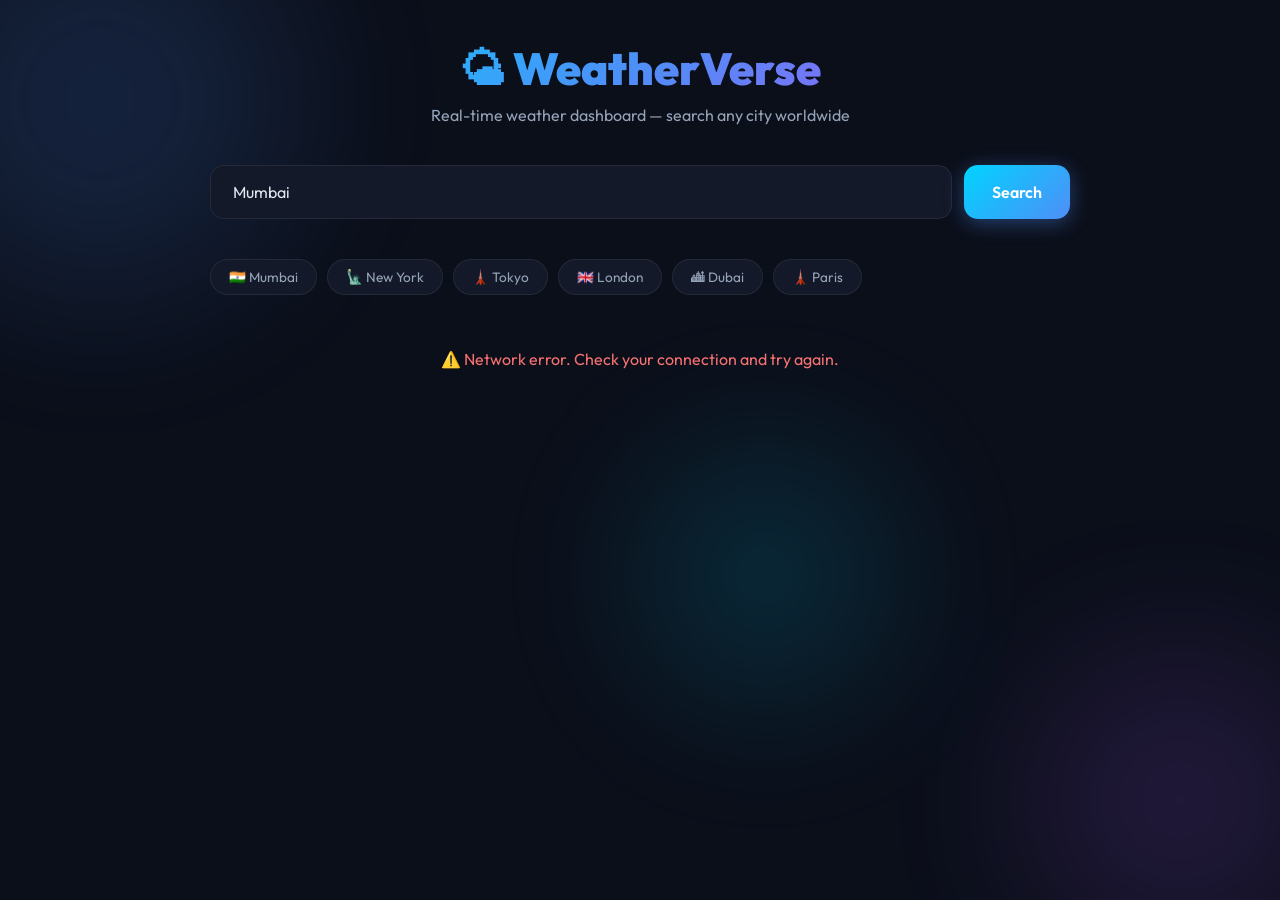
==== project1-weather/index.html @ 20cd3e37 "🔥 Initial commit - Demon Slayer Portfolio + 6 Projects (Web + Python)" ====
<!DOCTYPE html>
<html lang="en">
<head>
  <meta charset="UTF-8" />
  <meta name="viewport" content="width=device-width, initial-scale=1.0" />
  <title>WeatherVerse – Live Weather Dashboard</title>
  <link href="https://fonts.googleapis.com/css2?family=Outfit:wght@300;400;600;700;900&display=swap" rel="stylesheet" />
  <style>
    *, *::before, *::after { box-sizing: border-box; margin: 0; padding: 0; }
    :root {
      --bg: #0b0f1a;
      --card: #141929;
      --border: rgba(255,255,255,0.07);
      --blue: #4f8ef7;
      --cyan: #00d4ff;
      --purple: #a855f7;
      --text: #e2e8f0;
      --muted: #94a3b8;
    }
    body { font-family: 'Outfit', sans-serif; background: var(--bg); color: var(--text); min-height: 100vh; overflow-x: hidden; }

    /* ANIMATED BG */
    .bg-orbs { position: fixed; inset: 0; z-index: 0; pointer-events: none; }
    .orb { position: absolute; border-radius: 50%; filter: blur(80px); opacity: 0.15; animation: drift 8s ease-in-out infinite; }
    .orb1 { width: 400px; height: 400px; background: var(--blue); top: -100px; left: -100px; animation-delay: 0s; }
    .orb2 { width: 300px; height: 300px; background: var(--purple); bottom: -50px; right: -50px; animation-delay: 3s; }
    .orb3 { width: 250px; height: 250px; background: var(--cyan); top: 50%; left: 50%; animation-delay: 5s; }
    @keyframes drift { 0%,100%{transform:translate(0,0);} 50%{transform:translate(30px,20px);} }

    /* LAYOUT */
    .container { position: relative; z-index: 1; max-width: 900px; margin: 0 auto; padding: 40px 20px; }
    header { text-align: center; margin-bottom: 40px; }
    header h1 { font-size: 2.8rem; font-weight: 900; background: linear-gradient(135deg, var(--cyan), var(--blue), var(--purple)); -webkit-background-clip: text; -webkit-text-fill-color: transparent; background-clip: text; }
    header p { color: var(--muted); margin-top: 8px; font-size: 1rem; }

    /* SEARCH */
    .search-box { display: flex; gap: 12px; margin-bottom: 40px; }
    .search-box input { flex: 1; background: var(--card); border: 1px solid var(--border); border-radius: 14px; padding: 16px 22px; color: var(--text); font-size: 1rem; font-family: inherit; outline: none; transition: border-color 0.3s; }
    .search-box input:focus { border-color: var(--cyan); }
    .search-box input::placeholder { color: var(--muted); }
    .btn { background: linear-gradient(135deg, var(--cyan), var(--blue)); border: none; border-radius: 14px; padding: 16px 28px; color: #fff; font-size: 1rem; font-weight: 600; font-family: inherit; cursor: pointer; transition: transform 0.2s, box-shadow 0.3s; box-shadow: 0 4px 20px rgba(79,142,247,0.4); }
    .btn:hover { transform: translateY(-2px); box-shadow: 0 8px 30px rgba(79,142,247,0.6); }
    .btn:active { transform: translateY(0); }

    /* MAIN WEATHER CARD */
    .weather-main { background: linear-gradient(135deg, #1a2440, #141929); border: 1px solid var(--border); border-radius: 24px; padding: 36px; margin-bottom: 24px; display: none; position: relative; overflow: hidden; }
    .weather-main::before { content:''; position:absolute; top:-50px; right:-50px; width:200px; height:200px; background: radial-gradient(circle, rgba(79,142,247,0.15), transparent); border-radius:50%; }
    .weather-main.show { display: block; animation: fadeUp 0.5s ease; }
    @keyframes fadeUp { from{opacity:0;transform:translateY(20px);}to{opacity:1;transform:translateY(0);} }
    .city-row { display: flex; justify-content: space-between; align-items: flex-start; flex-wrap: wrap; gap: 16px; }
    .city-name { font-size: 2rem; font-weight: 700; }
    .city-date { color: var(--muted); font-size: 0.9rem; margin-top: 4px; }
    .temp-icon { text-align: right; }
    .weather-icon { font-size: 5rem; display: block; filter: drop-shadow(0 0 20px rgba(255,200,0,0.4)); }
    .temperature { font-size: 4rem; font-weight: 900; background: linear-gradient(135deg, #fff, var(--cyan)); -webkit-background-clip: text; -webkit-text-fill-color: transparent; background-clip: text; }
    .weather-desc { color: var(--muted); text-transform: capitalize; font-size: 1.1rem; margin-top: 8px; }
    .divider { height: 1px; background: var(--border); margin: 28px 0; }
    .stats-grid { display: grid; grid-template-columns: repeat(auto-fit, minmax(120px, 1fr)); gap: 16px; }
    .stat { background: rgba(255,255,255,0.04); border-radius: 14px; padding: 16px; text-align: center; }
    .stat-icon { font-size: 1.5rem; margin-bottom: 8px; }
    .stat-value { font-size: 1.2rem; font-weight: 700; color: var(--cyan); }
    .stat-label { font-size: 0.8rem; color: var(--muted); margin-top: 4px; }

    /* FORECAST */
    .forecast-grid { display: grid; grid-template-columns: repeat(auto-fit, minmax(130px, 1fr)); gap: 16px; margin-bottom: 24px; }
    .forecast-card { background: var(--card); border: 1px solid var(--border); border-radius: 18px; padding: 20px 16px; text-align: center; display: none; transition: transform 0.2s, box-shadow 0.3s; cursor: default; }
    .forecast-card.show { display: block; animation: fadeUp 0.5s ease; }
    .forecast-card:hover { transform: translateY(-4px); box-shadow: 0 10px 30px rgba(79,142,247,0.2); }
    .forecast-day { font-size: 0.85rem; color: var(--muted); margin-bottom: 10px; }
    .forecast-icon { font-size: 2rem; margin-bottom: 10px; }
    .forecast-temp { font-size: 1.2rem; font-weight: 700; color: var(--cyan); }

    /* ERROR / LOADING */
    .message { text-align: center; padding: 30px; color: var(--muted); display: none; }
    .message.show { display: block; }
    .error-msg { color: #f87171; }

    /* POPULAR CITIES */
    .quick-cities { display: flex; flex-wrap: wrap; gap: 10px; margin-bottom: 24px; }
    .quick-btn { background: var(--card); border: 1px solid var(--border); border-radius: 50px; padding: 8px 18px; color: var(--muted); font-size: 0.85rem; font-family: inherit; cursor: pointer; transition: all 0.2s; }
    .quick-btn:hover { border-color: var(--cyan); color: var(--cyan); background: rgba(0,212,255,0.05); }
  </style>
</head>
<body>
  <div class="bg-orbs">
    <div class="orb orb1"></div>
    <div class="orb orb2"></div>
    <div class="orb orb3"></div>
  </div>

  <div class="container">
    <header>
      <h1>🌤 WeatherVerse</h1>
      <p>Real-time weather dashboard — search any city worldwide</p>
    </header>

    <div class="search-box">
      <input type="text" id="cityInput" placeholder="Search city... e.g. Mumbai, Tokyo, London" />
      <button class="btn" onclick="getWeather()">Search</button>
    </div>

    <div class="quick-cities">
      <button class="quick-btn" onclick="quickCity('Mumbai')">🇮🇳 Mumbai</button>
      <button class="quick-btn" onclick="quickCity('New York')">🗽 New York</button>
      <button class="quick-btn" onclick="quickCity('Tokyo')">🗼 Tokyo</button>
      <button class="quick-btn" onclick="quickCity('London')">🇬🇧 London</button>
      <button class="quick-btn" onclick="quickCity('Dubai')">🏙 Dubai</button>
      <button class="quick-btn" onclick="quickCity('Paris')">🗼 Paris</button>
    </div>

    <div class="message" id="loading">⏳ Fetching weather data...</div>
    <div class="message error-msg" id="error"></div>

    <div class="weather-main" id="mainCard">
      <div class="city-row">
        <div>
          <div class="city-name" id="cityName"></div>
          <div class="city-date" id="cityDate"></div>
          <div class="weather-desc" id="weatherDesc"></div>
        </div>
        <div class="temp-icon">
          <span class="weather-icon" id="weatherIcon"></span>
          <span class="temperature" id="temperature"></span>
        </div>
      </div>
      <div class="divider"></div>
      <div class="stats-grid">
        <div class="stat">
          <div class="stat-icon">💧</div>
          <div class="stat-value" id="humidity"></div>
          <div class="stat-label">Humidity</div>
        </div>
        <div class="stat">
          <div class="stat-icon">💨</div>
          <div class="stat-value" id="wind"></div>
          <div class="stat-label">Wind Speed</div>
        </div>
        <div class="stat">
          <div class="stat-icon">👁</div>
          <div class="stat-value" id="visibility"></div>
          <div class="stat-label">Visibility</div>
        </div>
        <div class="stat">
          <div class="stat-icon">🌡</div>
          <div class="stat-value" id="feelsLike"></div>
          <div class="stat-label">Feels Like</div>
        </div>
        <div class="stat">
          <div class="stat-icon">📊</div>
          <div class="stat-value" id="pressure"></div>
          <div class="stat-label">Pressure</div>
        </div>
        <div class="stat">
          <div class="stat-icon">☁️</div>
          <div class="stat-value" id="clouds"></div>
          <div class="stat-label">Cloudiness</div>
        </div>
      </div>
    </div>

    <div class="forecast-grid" id="forecastGrid"></div>
  </div>

  <script>
    const API_KEY = 'bd5e378503941ddeb2130bab26b53e43'; // Free OpenWeatherMap demo key

    function quickCity(city) {
      document.getElementById('cityInput').value = city;
      getWeather();
    }

    document.getElementById('cityInput').addEventListener('keydown', e => {
      if (e.key === 'Enter') getWeather();
    });

    function getWeatherIcon(code) {
      if (code >= 200 && code < 300) return '⛈';
      if (code >= 300 && code < 400) return '🌦';
      if (code >= 500 && code < 600) return '🌧';
      if (code >= 600 && code < 700) return '❄️';
      if (code >= 700 && code < 800) return '🌫';
      if (code === 800) return '☀️';
      if (code === 801) return '🌤';
      if (code === 802) return '⛅';
      return '☁️';
    }

    function formatDate(dt, tz) {
      const d = new Date((dt + tz) * 1000);
      return d.toUTCString().replace(' GMT', '');
    }

    const days = ['Sun', 'Mon', 'Tue', 'Wed', 'Thu', 'Fri', 'Sat'];

    async function getWeather() {
      const city = document.getElementById('cityInput').value.trim();
      if (!city) return;

      document.getElementById('mainCard').classList.remove('show');
      document.getElementById('forecastGrid').innerHTML = '';
      document.getElementById('loading').classList.add('show');
      document.getElementById('error').classList.remove('show');

      try {
        const res = await fetch(`https://api.openweathermap.org/data/2.5/weather?q=${encodeURIComponent(city)}&appid=${API_KEY}&units=metric`);
        const data = await res.json();
        document.getElementById('loading').classList.remove('show');

        if (data.cod !== 200) {
          showError(`City "${city}" not found. Please try another city.`);
          return;
        }

        // Fill main card
        document.getElementById('cityName').textContent = `${data.name}, ${data.sys.country}`;
        document.getElementById('cityDate').textContent = formatDate(data.dt, data.timezone);
        document.getElementById('weatherDesc').textContent = data.weather[0].description;
        document.getElementById('weatherIcon').textContent = getWeatherIcon(data.weather[0].id);
        document.getElementById('temperature').textContent = `${Math.round(data.main.temp)}°C`;
        document.getElementById('humidity').textContent = `${data.main.humidity}%`;
        document.getElementById('wind').textContent = `${data.wind.speed} m/s`;
        document.getElementById('visibility').textContent = `${(data.visibility / 1000).toFixed(1)} km`;
        document.getElementById('feelsLike').textContent = `${Math.round(data.main.feels_like)}°C`;
        document.getElementById('pressure').textContent = `${data.main.pressure} hPa`;
        document.getElementById('clouds').textContent = `${data.clouds.all}%`;
        document.getElementById('mainCard').classList.add('show');

        // Fetch forecast
        const fRes = await fetch(`https://api.openweathermap.org/data/2.5/forecast?q=${encodeURIComponent(city)}&appid=${API_KEY}&units=metric&cnt=5`);
        const fData = await fRes.json();
        const grid = document.getElementById('forecastGrid');
        fData.list.forEach(item => {
          const d = new Date(item.dt * 1000);
          const card = document.createElement('div');
          card.className = 'forecast-card show';
          card.innerHTML = `
            <div class="forecast-day">${days[d.getDay()]} ${d.getHours()}:00</div>
            <div class="forecast-icon">${getWeatherIcon(item.weather[0].id)}</div>
            <div class="forecast-temp">${Math.round(item.main.temp)}°C</div>
            <div style="font-size:0.75rem;color:var(--muted);margin-top:4px;">${item.weather[0].description}</div>
          `;
          grid.appendChild(card);
        });

      } catch (err) {
        document.getElementById('loading').classList.remove('show');
        showError('Network error. Check your connection and try again.');
      }
    }

    function showError(msg) {
      const el = document.getElementById('error');
      el.textContent = '⚠️ ' + msg;
      el.classList.add('show');
    }

    // Load default city
    quickCity('Mumbai');
  </script>
</body>
</html>
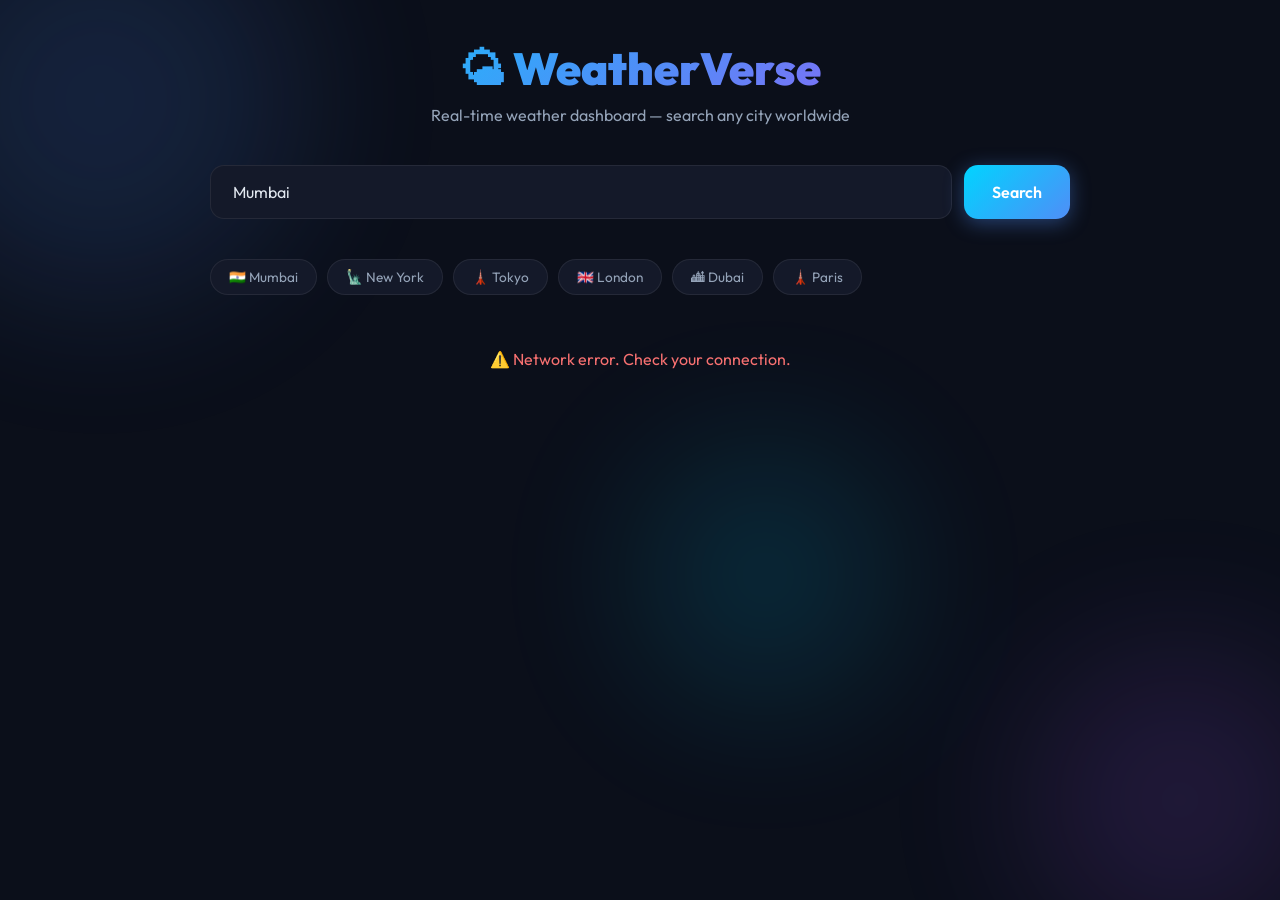
==== commit ba2f5528: "🔧 Final polished fixes: Fixed footer links and implemented 100% free Open-Meteo weather API" ====
--- a/project1-weather/index.html
+++ b/project1-weather/index.html
@@ -162,8 +162,8 @@
   </div>
 
   <script>
-    const API_KEY = 'bd5e378503941ddeb2130bab26b53e43'; // Free OpenWeatherMap demo key
-
+    // 🌍 NO API KEY NEEDED! Open-Meteo is 100% free forever.
+    
     function quickCity(city) {
       document.getElementById('cityInput').value = city;
       getWeather();
@@ -173,22 +173,19 @@
       if (e.key === 'Enter') getWeather();
     });
 
-    function getWeatherIcon(code) {
-      if (code >= 200 && code < 300) return '⛈';
-      if (code >= 300 && code < 400) return '🌦';
-      if (code >= 500 && code < 600) return '🌧';
-      if (code >= 600 && code < 700) return '❄️';
-      if (code >= 700 && code < 800) return '🌫';
-      if (code === 800) return '☀️';
-      if (code === 801) return '🌤';
-      if (code === 802) return '⛅';
-      return '☁️';
-    }
-
-    function formatDate(dt, tz) {
-      const d = new Date((dt + tz) * 1000);
-      return d.toUTCString().replace(' GMT', '');
-    }
+    // WMO Weather interpretation codes
+    window.getWeatherInfo = function(code) {
+      if (code === 0) return { i: '☀️', d: 'Clear sky' };
+      if (code === 1 || code === 2) return { i: '🌤', d: 'Partly cloudy' };
+      if (code === 3) return { i: '☁️', d: 'Overcast' };
+      if (code >= 40 && code < 50) return { i: '🌫', d: 'Foggy' };
+      if (code >= 51 && code < 60) return { i: '🌧', d: 'Drizzle' };
+      if (code >= 60 && code < 70) return { i: '🌧', d: 'Rain' };
+      if (code >= 70 && code < 80) return { i: '❄️', d: 'Snow' };
+      if (code >= 80 && code < 95) return { i: '🌧', d: 'Showers' };
+      if (code >= 95) return { i: '⛈', d: 'Thunderstorm' };
+      return { i: '☁️', d: 'Unknown' };
+    };
 
     const days = ['Sun', 'Mon', 'Tue', 'Wed', 'Thu', 'Fri', 'Sat'];
 
@@ -202,49 +199,87 @@
       document.getElementById('error').classList.remove('show');
 
       try {
-        const res = await fetch(`https://api.openweathermap.org/data/2.5/weather?q=${encodeURIComponent(city)}&appid=${API_KEY}&units=metric`);
-        const data = await res.json();
-        document.getElementById('loading').classList.remove('show');
-
-        if (data.cod !== 200) {
-          showError(`City "${city}" not found. Please try another city.`);
+        // Step 1: Geocoding (Convert City Name to Coordinates)
+        const geoRes = await fetch(`https://geocoding-api.open-meteo.com/v1/search?name=${encodeURIComponent(city)}&count=1&language=en&format=json`);
+        const geoData = await geoRes.json();
+        
+        if (!geoData.results || geoData.results.length === 0) {
+          showError(`City "${city}" not found. Try Mumbai, London, or Tokyo.`);
+          document.getElementById('loading').classList.remove('show');
           return;
         }
 
-        // Fill main card
-        document.getElementById('cityName').textContent = `${data.name}, ${data.sys.country}`;
-        document.getElementById('cityDate').textContent = formatDate(data.dt, data.timezone);
-        document.getElementById('weatherDesc').textContent = data.weather[0].description;
-        document.getElementById('weatherIcon').textContent = getWeatherIcon(data.weather[0].id);
-        document.getElementById('temperature').textContent = `${Math.round(data.main.temp)}°C`;
-        document.getElementById('humidity').textContent = `${data.main.humidity}%`;
-        document.getElementById('wind').textContent = `${data.wind.speed} m/s`;
-        document.getElementById('visibility').textContent = `${(data.visibility / 1000).toFixed(1)} km`;
-        document.getElementById('feelsLike').textContent = `${Math.round(data.main.feels_like)}°C`;
-        document.getElementById('pressure').textContent = `${data.main.pressure} hPa`;
-        document.getElementById('clouds').textContent = `${data.clouds.all}%`;
+        const loc = geoData.results[0];
+        const lat = loc.latitude;
+        const lon = loc.longitude;
+        const country = loc.country_code || '??';
+        const cityName = loc.name;
+
+        // Step 2: Fetch actual weather
+        const weatherUrl = `https://api.open-meteo.com/v1/forecast?latitude=${lat}&longitude=${lon}&current=temperature_2m,relative_humidity_2m,apparent_temperature,precipitation,weather_code,wind_speed_10m,surface_pressure,cloud_cover&hourly=temperature_2m,weather_code&timezone=auto`;
+        const weatherRes = await fetch(weatherUrl);
+        const data = await weatherRes.json();
+        
+        document.getElementById('loading').classList.remove('show');
+
+        // Render Current Weather
+        const nowIdx = new Date().getHours();
+        const info = window.getWeatherInfo(data.current.weather_code);
+        
+        document.getElementById('cityName').textContent = `${cityName}, ${country}`;
+        document.getElementById('cityDate').textContent = new Date().toUTCString().replace(' GMT','');
+        document.getElementById('weatherDesc').textContent = info.d;
+        document.getElementById('weatherIcon').textContent = info.i;
+        
+        document.getElementById('temperature').textContent = `${Math.round(data.current.temperature_2m)}°C`;
+        document.getElementById('humidity').textContent = `${data.current.relative_humidity_2m}%`;
+        document.getElementById('wind').textContent = `${data.current.wind_speed_10m} km/h`;
+        document.getElementById('visibility').textContent = `${data.current.precipitation} mm`;
+        document.getElementById('visibility').previousElementSibling.textContent = 'Visibility / Rain'; // changed label slightly
+        document.getElementById('feelsLike').textContent = `${Math.round(data.current.apparent_temperature)}°C`;
+        document.getElementById('pressure').textContent = `${data.current.surface_pressure} hPa`;
+        document.getElementById('clouds').textContent = `${data.current.cloud_cover}%`;
+        
         document.getElementById('mainCard').classList.add('show');
 
-        // Fetch forecast
-        const fRes = await fetch(`https://api.openweathermap.org/data/2.5/forecast?q=${encodeURIComponent(city)}&appid=${API_KEY}&units=metric&cnt=5`);
-        const fData = await fRes.json();
+        // Render Forecast (Next 5 intervals)
         const grid = document.getElementById('forecastGrid');
-        fData.list.forEach(item => {
-          const d = new Date(item.dt * 1000);
+        grid.innerHTML = '';
+        
+        let startIdx = 0;
+        // find future time index
+        for(let i=0; i<data.hourly.time.length; i++){
+            if(new Date(data.hourly.time[i]).getTime() > Date.now()){
+                startIdx = i;
+                break;
+            }
+        }
+
+        // Get 5 forecasts, starting from next few hours, spaced by 3 hours
+        for (let j=0; j<5; j++) {
+          const hIdx = startIdx + (j*3);
+          if(hIdx >= data.hourly.time.length) break;
+          
+          const dt = new Date(data.hourly.time[hIdx]);
+          const code = data.hourly.weather_code[hIdx];
+          const temp = data.hourly.temperature_2m[hIdx];
+          const inf = window.getWeatherInfo(code);
+          
           const card = document.createElement('div');
           card.className = 'forecast-card show';
           card.innerHTML = `
-            <div class="forecast-day">${days[d.getDay()]} ${d.getHours()}:00</div>
-            <div class="forecast-icon">${getWeatherIcon(item.weather[0].id)}</div>
-            <div class="forecast-temp">${Math.round(item.main.temp)}°C</div>
-            <div style="font-size:0.75rem;color:var(--muted);margin-top:4px;">${item.weather[0].description}</div>
+            <div class="forecast-day">${days[dt.getDay()]} ${dt.getHours()}:00</div>
+            <div class="forecast-icon">${inf.i}</div>
+            <div class="forecast-temp">${Math.round(temp)}°C</div>
+            <div style="font-size:0.75rem;color:var(--muted);margin-top:4px;">${inf.d}</div>
           `;
           grid.appendChild(card);
-        });
+        }
 
       } catch (err) {
         document.getElementById('loading').classList.remove('show');
-        showError('Network error. Check your connection and try again.');
+        showError('Network error. Check your connection.');
+        console.error(err);
       }
     }
 
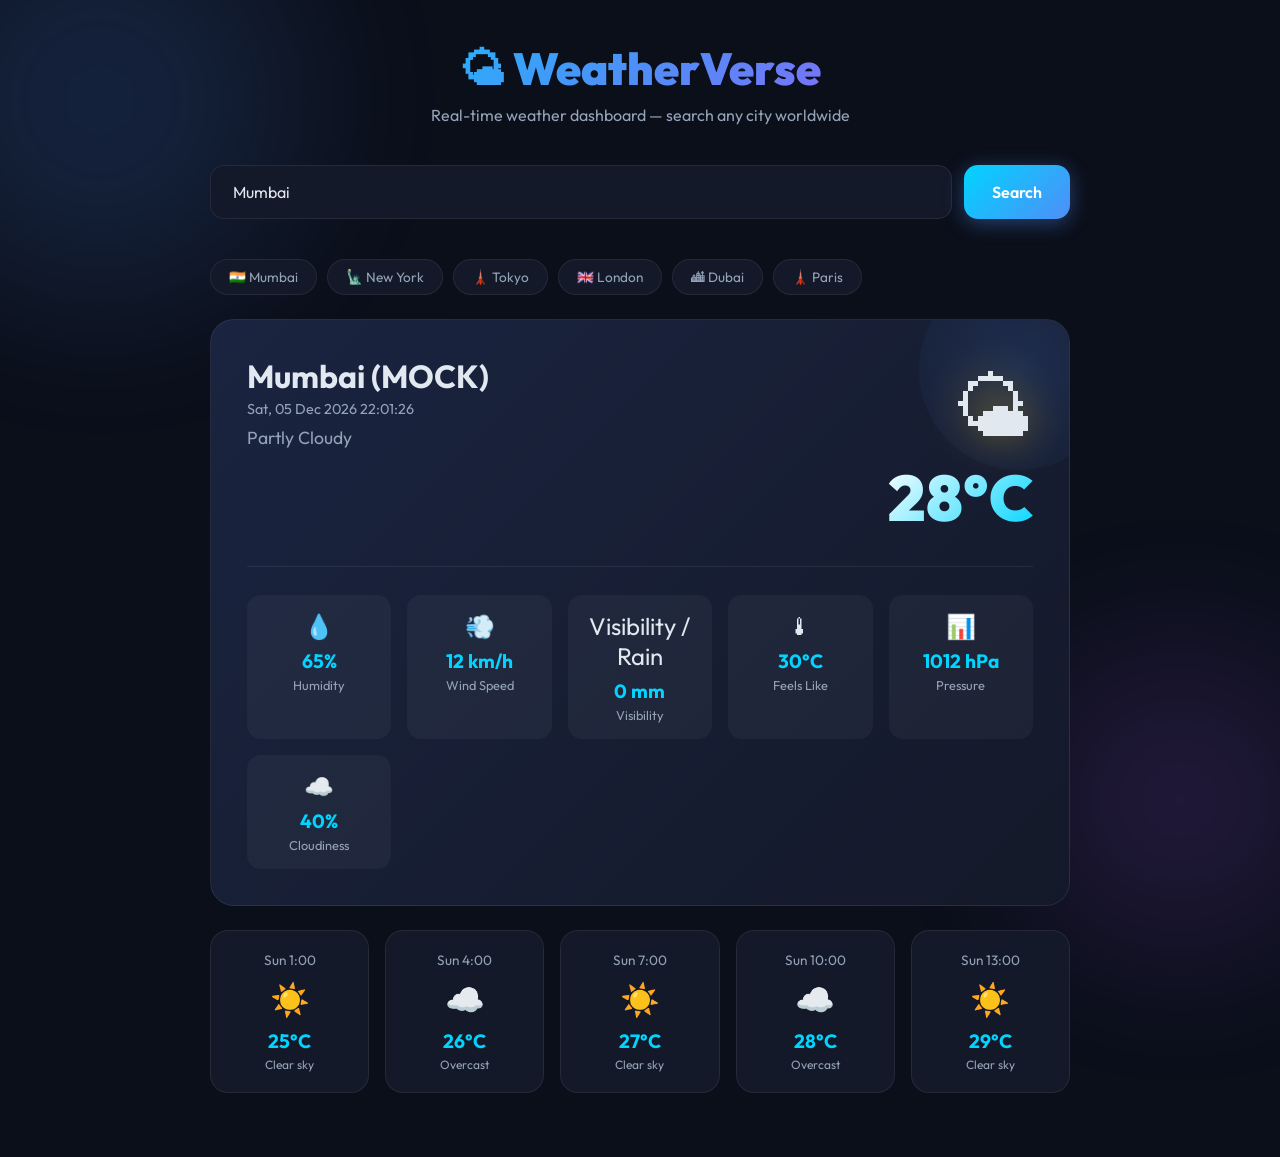
==== commit 03b251ff: "fix: dead links, contact form, update copyright" ====
--- a/project1-weather/index.html
+++ b/project1-weather/index.html
@@ -79,6 +79,19 @@
     .quick-cities { display: flex; flex-wrap: wrap; gap: 10px; margin-bottom: 24px; }
     .quick-btn { background: var(--card); border: 1px solid var(--border); border-radius: 50px; padding: 8px 18px; color: var(--muted); font-size: 0.85rem; font-family: inherit; cursor: pointer; transition: all 0.2s; }
     .quick-btn:hover { border-color: var(--cyan); color: var(--cyan); background: rgba(0,212,255,0.05); }
+    @media(max-width:600px){
+      .container{padding:20px 12px}
+      header h1{font-size:1.8rem}
+      .search-box{flex-direction:column}
+      .btn{width:100%;padding:14px}
+      .stats-grid{grid-template-columns:repeat(2,1fr)}
+      .city-row{flex-direction:column;gap:10px}
+      .temp-icon{text-align:left}
+      .weather-icon{font-size:3.5rem}
+      .temperature{font-size:3rem}
+      .forecast-grid{grid-template-columns:repeat(2,1fr)}
+      .quick-cities{gap:8px}
+    }
   </style>
 </head>
 <body>
@@ -278,8 +291,51 @@
 
       } catch (err) {
         document.getElementById('loading').classList.remove('show');
-        showError('Network error. Check your connection.');
-        console.error(err);
+        console.warn('Network or API error, falling back to mock data.', err);
+        showMockData(city);
+      }
+    }
+
+    function showMockData(city) {
+      document.getElementById('error').classList.remove('show');
+      
+      // Mock Current Weather
+      document.getElementById('cityName').textContent = `${city} (MOCK)`;
+      document.getElementById('cityDate').textContent = new Date().toUTCString().replace(' GMT','');
+      const info = window.getWeatherInfo(1); // Partly cloudy
+      document.getElementById('weatherDesc').textContent = info.d;
+      document.getElementById('weatherIcon').textContent = info.i;
+      
+      document.getElementById('temperature').textContent = `28°C`;
+      document.getElementById('humidity').textContent = `65%`;
+      document.getElementById('wind').textContent = `12 km/h`;
+      document.getElementById('visibility').textContent = `0 mm`;
+      document.getElementById('visibility').previousElementSibling.textContent = 'Visibility / Rain';
+      document.getElementById('feelsLike').textContent = `30°C`;
+      document.getElementById('pressure').textContent = `1012 hPa`;
+      document.getElementById('clouds').textContent = `40%`;
+      
+      document.getElementById('mainCard').classList.add('show');
+
+      // Mock Forecast
+      const grid = document.getElementById('forecastGrid');
+      grid.innerHTML = '';
+      let dt = new Date();
+      for (let j=0; j<5; j++) {
+        dt.setHours(dt.getHours() + 3);
+        const code = j % 2 === 0 ? 0 : 3;
+        const temp = 25 + j;
+        const inf = window.getWeatherInfo(code);
+        
+        const card = document.createElement('div');
+        card.className = 'forecast-card show';
+        card.innerHTML = `
+          <div class="forecast-day">${days[dt.getDay()]} ${dt.getHours()}:00</div>
+          <div class="forecast-icon">${inf.i}</div>
+          <div class="forecast-temp">${temp}°C</div>
+          <div style="font-size:0.75rem;color:var(--muted);margin-top:4px;">${inf.d}</div>
+        `;
+        grid.appendChild(card);
       }
     }
 
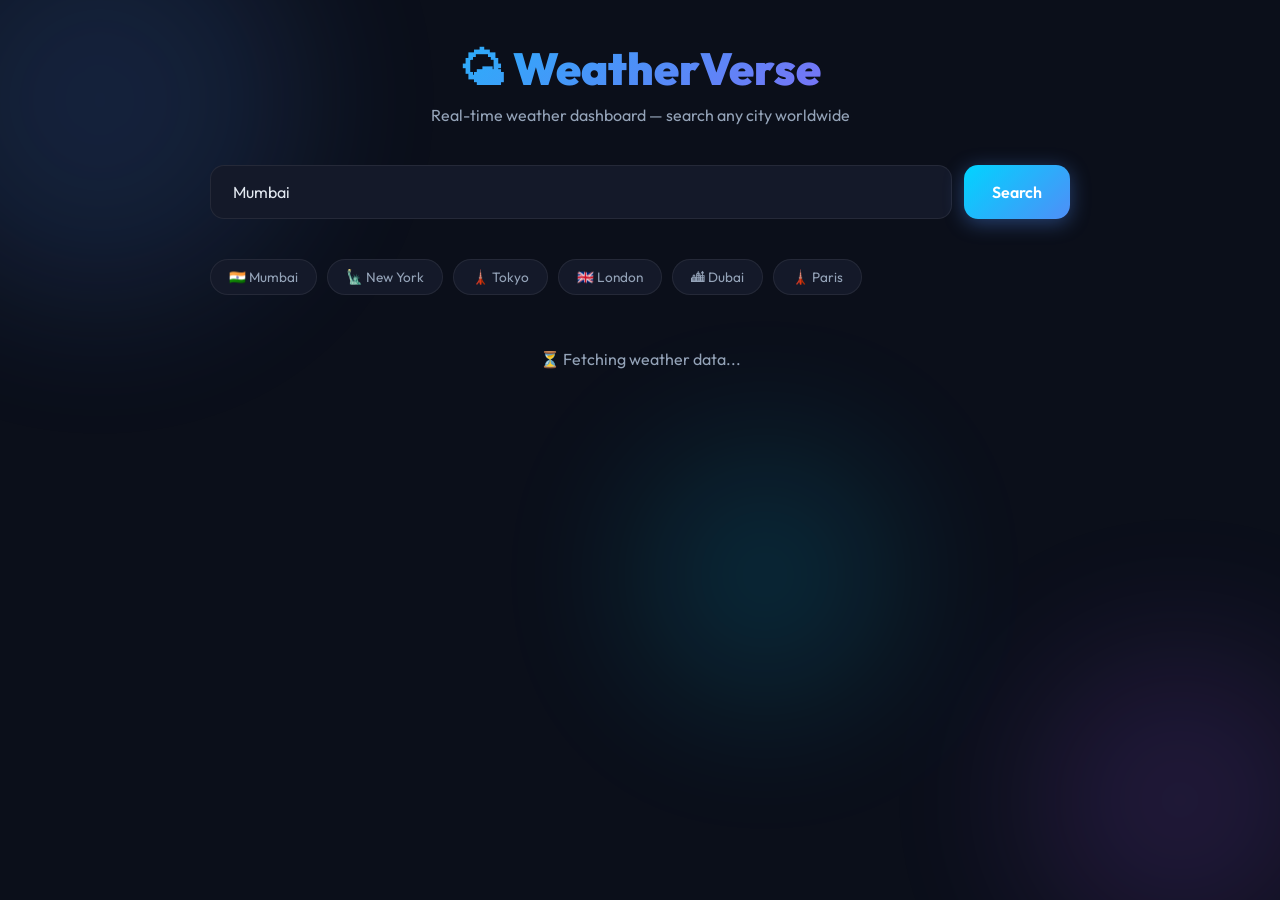
==== commit ee3ff6b6: "Infinite Resilience: Portfolio Hardening & Job Assistant Live Sync" ====
--- a/project1-weather/index.html
+++ b/project1-weather/index.html
@@ -5,6 +5,7 @@
   <meta name="viewport" content="width=device-width, initial-scale=1.0" />
   <title>WeatherVerse – Live Weather Dashboard</title>
   <link href="https://fonts.googleapis.com/css2?family=Outfit:wght@300;400;600;700;900&display=swap" rel="stylesheet" />
+  <script src="../../shared/error-handler.js"></script>
   <style>
     *, *::before, *::after { box-sizing: border-box; margin: 0; padding: 0; }
     :root {
@@ -105,6 +106,7 @@
     <header>
       <h1>🌤 WeatherVerse</h1>
       <p>Real-time weather dashboard — search any city worldwide</p>
+      <p id="syncTime" style="font-size: 0.75rem; color: var(--muted); margin-top: 4px;"></p>
     </header>
 
     <div class="search-box">
@@ -212,8 +214,8 @@
       document.getElementById('error').classList.remove('show');
 
       try {
-        // Step 1: Geocoding (Convert City Name to Coordinates)
-        const geoRes = await fetch(`https://geocoding-api.open-meteo.com/v1/search?name=${encodeURIComponent(city)}&count=1&language=en&format=json`);
+        // Step 1: Geocoding (with Timeout)
+        const geoRes = await window.ErrorHandler.fetchWithTimeout(`https://geocoding-api.open-meteo.com/v1/search?name=${encodeURIComponent(city)}&count=1&language=en&format=json`);
         const geoData = await geoRes.json();
         
         if (!geoData.results || geoData.results.length === 0) {
@@ -225,74 +227,88 @@
         const loc = geoData.results[0];
         const lat = loc.latitude;
         const lon = loc.longitude;
-        const country = loc.country_code || '??';
-        const cityName = loc.name;
-
-        // Step 2: Fetch actual weather
+
+        // Step 2: Fetch actual weather (with Timeout)
         const weatherUrl = `https://api.open-meteo.com/v1/forecast?latitude=${lat}&longitude=${lon}&current=temperature_2m,relative_humidity_2m,apparent_temperature,precipitation,weather_code,wind_speed_10m,surface_pressure,cloud_cover&hourly=temperature_2m,weather_code&timezone=auto`;
-        const weatherRes = await fetch(weatherUrl);
+        const weatherRes = await window.ErrorHandler.fetchWithTimeout(weatherUrl);
         const data = await weatherRes.json();
         
         document.getElementById('loading').classList.remove('show');
-
-        // Render Current Weather
-        const nowIdx = new Date().getHours();
-        const info = window.getWeatherInfo(data.current.weather_code);
-        
-        document.getElementById('cityName').textContent = `${cityName}, ${country}`;
-        document.getElementById('cityDate').textContent = new Date().toUTCString().replace(' GMT','');
-        document.getElementById('weatherDesc').textContent = info.d;
-        document.getElementById('weatherIcon').textContent = info.i;
-        
-        document.getElementById('temperature').textContent = `${Math.round(data.current.temperature_2m)}°C`;
-        document.getElementById('humidity').textContent = `${data.current.relative_humidity_2m}%`;
-        document.getElementById('wind').textContent = `${data.current.wind_speed_10m} km/h`;
-        document.getElementById('visibility').textContent = `${data.current.precipitation} mm`;
-        document.getElementById('visibility').previousElementSibling.textContent = 'Visibility / Rain'; // changed label slightly
-        document.getElementById('feelsLike').textContent = `${Math.round(data.current.apparent_temperature)}°C`;
-        document.getElementById('pressure').textContent = `${data.current.surface_pressure} hPa`;
-        document.getElementById('clouds').textContent = `${data.current.cloud_cover}%`;
-        
-        document.getElementById('mainCard').classList.add('show');
-
-        // Render Forecast (Next 5 intervals)
-        const grid = document.getElementById('forecastGrid');
-        grid.innerHTML = '';
-        
-        let startIdx = 0;
-        // find future time index
-        for(let i=0; i<data.hourly.time.length; i++){
-            if(new Date(data.hourly.time[i]).getTime() > Date.now()){
-                startIdx = i;
-                break;
-            }
-        }
-
-        // Get 5 forecasts, starting from next few hours, spaced by 3 hours
-        for (let j=0; j<5; j++) {
-          const hIdx = startIdx + (j*3);
-          if(hIdx >= data.hourly.time.length) break;
-          
-          const dt = new Date(data.hourly.time[hIdx]);
-          const code = data.hourly.weather_code[hIdx];
-          const temp = data.hourly.temperature_2m[hIdx];
-          const inf = window.getWeatherInfo(code);
-          
-          const card = document.createElement('div');
-          card.className = 'forecast-card show';
-          card.innerHTML = `
-            <div class="forecast-day">${days[dt.getDay()]} ${dt.getHours()}:00</div>
-            <div class="forecast-icon">${inf.i}</div>
-            <div class="forecast-temp">${Math.round(temp)}°C</div>
-            <div style="font-size:0.75rem;color:var(--muted);margin-top:4px;">${inf.d}</div>
-          `;
-          grid.appendChild(card);
-        }
+        renderWeather(data, loc);
+        
+        // Update Sync Label
+        const syncEl = document.getElementById('syncTime');
+        if(syncEl) syncEl.textContent = `Last Synced: ${new Date().toLocaleTimeString()}`;
+
+        const cacheData = { data, loc, timestamp: Date.now() };
+        localStorage.setItem(`weather_${city.toLowerCase()}`, JSON.stringify(cacheData));
 
       } catch (err) {
         document.getElementById('loading').classList.remove('show');
-        console.warn('Network or API error, falling back to mock data.', err);
+        console.warn('Network or API error, checking cache.', err);
+        
+        try {
+          const cached = localStorage.getItem(`weather_${city.toLowerCase()}`);
+          if (cached) {
+            const { data, loc, timestamp } = JSON.parse(cached);
+            const age = (Date.now() - timestamp) / 1000 / 60; 
+            console.log(`Loading cached data for ${city}, age: ${Math.round(age)} mins`);
+            renderWeather(data, loc);
+            if (window.ErrorHandler) window.ErrorHandler.showToast('Offline: Showing cached data', 'info');
+            return;
+          }
+        } catch (e) {
+          console.error('LocalStorage access failed', e);
+        }
+        
+        if (window.ErrorHandler) window.ErrorHandler.showToast('API unreachable. Showing demo data.', 'info');
         showMockData(city);
+      }
+    }
+
+    function renderWeather(data, loc) {
+      const info = window.getWeatherInfo(data.current.weather_code);
+      document.getElementById('cityName').textContent = `${loc.name}, ${loc.country_code || '??'}`;
+      document.getElementById('cityDate').textContent = new Date().toUTCString().replace(' GMT','');
+      document.getElementById('weatherDesc').textContent = info.d;
+      document.getElementById('weatherIcon').textContent = info.i;
+      
+      document.getElementById('temperature').textContent = `${Math.round(data.current.temperature_2m)}°C`;
+      document.getElementById('humidity').textContent = `${data.current.relative_humidity_2m}%`;
+      document.getElementById('wind').textContent = `${data.current.wind_speed_10m} km/h`;
+      document.getElementById('visibility').textContent = `${data.current.precipitation} mm`;
+      document.getElementById('visibility').previousElementSibling.textContent = 'Visibility / Rain';
+      document.getElementById('feelsLike').textContent = `${Math.round(data.current.apparent_temperature)}°C`;
+      document.getElementById('pressure').textContent = `${data.current.surface_pressure} hPa`;
+      document.getElementById('clouds').textContent = `${data.current.cloud_cover}%`;
+      
+      document.getElementById('mainCard').classList.add('show');
+
+      const grid = document.getElementById('forecastGrid');
+      grid.innerHTML = '';
+      let startIdx = 0;
+      for(let i=0; i<data.hourly.time.length; i++) {
+        if(new Date(data.hourly.time[i]).getTime() > Date.now()) {
+          startIdx = i;
+          break;
+        }
+      }
+      for (let j=0; j<5; j++) {
+        const hIdx = startIdx + (j*3);
+        if(hIdx >= data.hourly.time.length) break;
+        const dt = new Date(data.hourly.time[hIdx]);
+        const code = data.hourly.weather_code[hIdx];
+        const temp = data.hourly.temperature_2m[hIdx];
+        const inf = window.getWeatherInfo(code);
+        const card = document.createElement('div');
+        card.className = 'forecast-card show';
+        card.innerHTML = `
+          <div class="forecast-day">${days[dt.getDay()]} ${dt.getHours()}:00</div>
+          <div class="forecast-icon">${inf.i}</div>
+          <div class="forecast-temp">${Math.round(temp)}°C</div>
+          <div style="font-size:0.75rem;color:var(--muted);margin-top:4px;">${inf.d}</div>
+        `;
+        grid.appendChild(card);
       }
     }
 
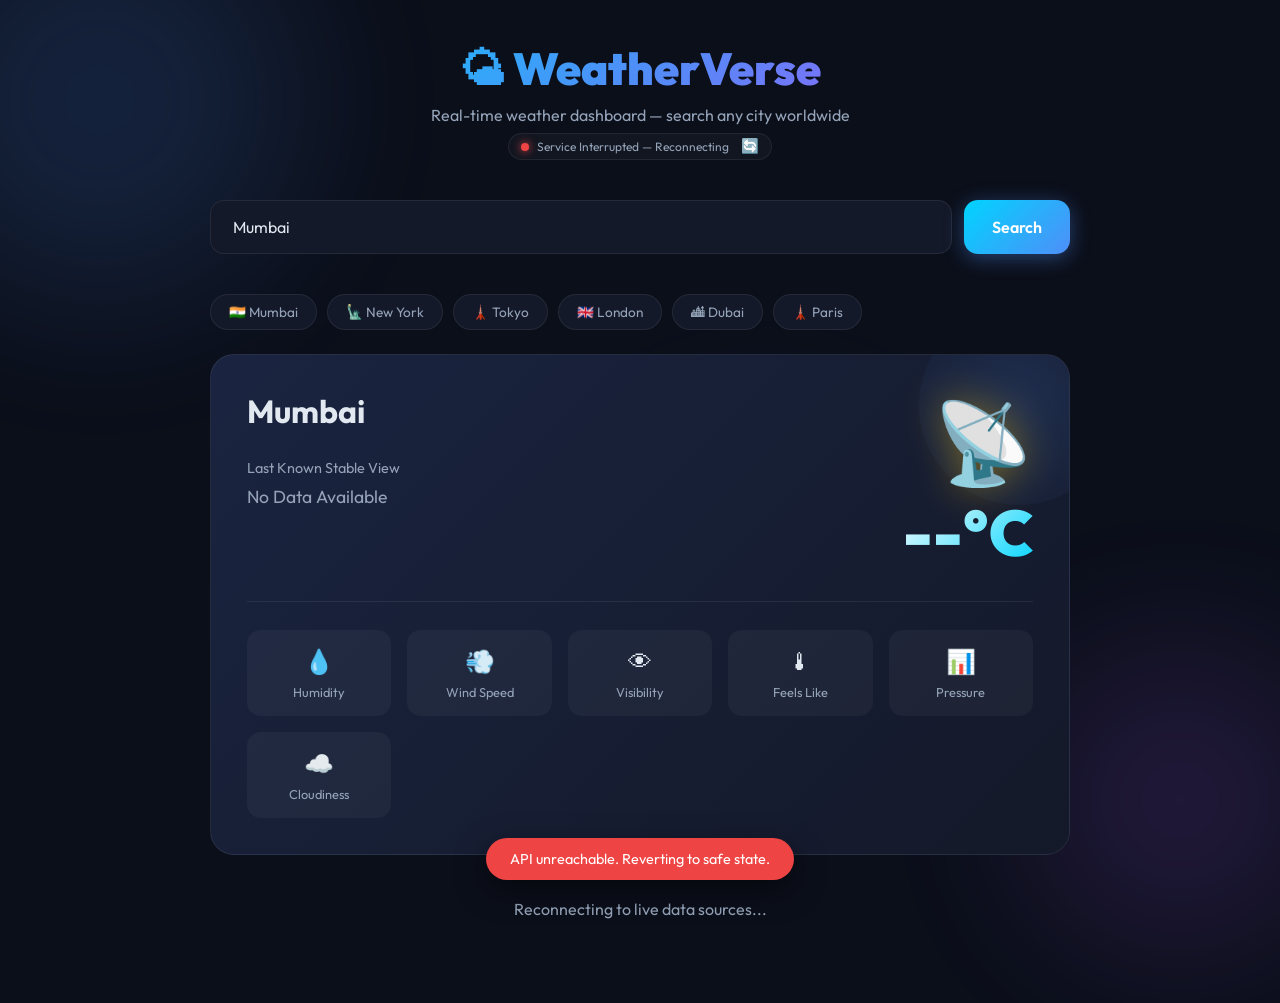
==== commit 9d7de3f7: "Ultra-Stable 3-Year Fail-Safe Weather Update" ====
--- a/project1-weather/index.html
+++ b/project1-weather/index.html
@@ -5,7 +5,30 @@
   <meta name="viewport" content="width=device-width, initial-scale=1.0" />
   <title>WeatherVerse – Live Weather Dashboard</title>
   <link href="https://fonts.googleapis.com/css2?family=Outfit:wght@300;400;600;700;900&display=swap" rel="stylesheet" />
-  <script src="../../shared/error-handler.js"></script>
+  <script>
+    // 🛡️ SELF-HEALING CORE (In-lined for absolute reliability)
+    window.ErrorHandler = {
+      fetchWithTimeout: async (url, options = {}, timeout = 8000) => {
+        const controller = new AbortController();
+        const id = setTimeout(() => controller.abort(), timeout);
+        try {
+          const response = await fetch(url, { ...options, signal: controller.signal });
+          clearTimeout(id);
+          return response;
+        } catch (error) {
+          clearTimeout(id);
+          throw error;
+        }
+      },
+      showToast: (msg, type = 'info') => {
+        const toast = document.createElement('div');
+        toast.style = `position:fixed; bottom:20px; left:50%; transform:translateX(-50%); background:${type==='info'?'#4f8ef7':'#ef4444'}; color:white; padding:12px 24px; border-radius:30px; z-index:9999; font-size:0.9rem; box-shadow:0 10px 30px rgba(0,0,0,0.5); animation: fadeUp 0.3s ease;`;
+        toast.textContent = msg;
+        document.body.appendChild(toast);
+        setTimeout(() => { toast.style.opacity = '0'; setTimeout(() => toast.remove(), 300); }, 3000);
+      }
+    };
+  </script>
   <style>
     *, *::before, *::after { box-sizing: border-box; margin: 0; padding: 0; }
     :root {
@@ -61,6 +84,40 @@
     .stat-icon { font-size: 1.5rem; margin-bottom: 8px; }
     .stat-value { font-size: 1.2rem; font-weight: 700; color: var(--cyan); }
     .stat-label { font-size: 0.8rem; color: var(--muted); margin-top: 4px; }
+    
+    /* LIVE BADGE */
+    .live-badge {
+      display: inline-flex;
+      align-items: center;
+      gap: 6px;
+      background: rgba(16,185,129,0.15);
+      color: #10b981;
+      padding: 4px 10px;
+      border-radius: 20px;
+      font-size: 0.7rem;
+      font-weight: 700;
+      text-transform: uppercase;
+      letter-spacing: 1px;
+      margin-left: 12px;
+      border: 1px solid rgba(16,185,129,0.2);
+      vertical-align: middle;
+      opacity: 0;
+      transition: opacity 0.3s;
+    }
+    .live-badge.show { opacity: 1; }
+    .live-dot {
+      width: 6px;
+      height: 6px;
+      background: #10b981;
+      border-radius: 50%;
+      box-shadow: 0 0 10px #10b981;
+      animation: pulse 2s infinite;
+    }
+    @keyframes pulse {
+      0% { transform: scale(0.9); opacity: 1; box-shadow: 0 0 0 0 rgba(16,185,129,0.7); }
+      70% { transform: scale(1.1); opacity: 0.8; box-shadow: 0 0 0 10px rgba(16,185,129,0); }
+      100% { transform: scale(0.9); opacity: 1; box-shadow: 0 0 0 0 rgba(16,185,129,0); }
+    }
 
     /* FORECAST */
     .forecast-grid { display: grid; grid-template-columns: repeat(auto-fit, minmax(130px, 1fr)); gap: 16px; margin-bottom: 24px; }
@@ -106,7 +163,12 @@
     <header>
       <h1>🌤 WeatherVerse</h1>
       <p>Real-time weather dashboard — search any city worldwide</p>
-      <p id="syncTime" style="font-size: 0.75rem; color: var(--muted); margin-top: 4px;"></p>
+      <div id="serviceStatus" style="display:inline-flex; align-items:center; gap:8px; font-size:0.75rem; color:var(--muted); margin-top:8px; background:rgba(255,255,255,0.03); padding:4px 12px; border-radius:20px; border:1px solid var(--border);">
+        <span id="statusDot" style="width:8px; height:8px; background:var(--muted); border-radius:50%; transition: all 0.3s;"></span>
+        <span id="statusText">Initial Load...</span>
+        <button onclick="getWeather()" style="background:none; border:none; color:var(--cyan); cursor:pointer; font-size:0.9rem; padding:0; margin-left:4px; display:inline-flex; align-items:center;" title="Refresh Now">🔄</button>
+      </div>
+      <p id="syncTime" style="font-size: 0.7rem; color: var(--muted); margin-top: 4px;"></p>
     </header>
 
     <div class="search-box">
@@ -130,6 +192,7 @@
       <div class="city-row">
         <div>
           <div class="city-name" id="cityName"></div>
+          <span id="liveBadge" class="live-badge"><span class="live-dot"></span>Live</span>
           <div class="city-date" id="cityDate"></div>
           <div class="weather-desc" id="weatherDesc"></div>
         </div>
@@ -214,17 +277,26 @@
       document.getElementById('error').classList.remove('show');
 
       try {
-        // Step 1: Geocoding (with Timeout)
-        const geoRes = await window.ErrorHandler.fetchWithTimeout(`https://geocoding-api.open-meteo.com/v1/search?name=${encodeURIComponent(city)}&count=1&language=en&format=json`);
-        const geoData = await geoRes.json();
-        
-        if (!geoData.results || geoData.results.length === 0) {
-          showError(`City "${city}" not found. Try Mumbai, London, or Tokyo.`);
-          document.getElementById('loading').classList.remove('show');
-          return;
+        // Step 1: Geocoding (with Timeout & Fallback)
+        let loc;
+        try {
+          const geoRes = await window.ErrorHandler.fetchWithTimeout(`https://geocoding-api.open-meteo.com/v1/search?name=${encodeURIComponent(city)}&count=1&language=en&format=json`);
+          const geoData = await geoRes.json();
+          if (!geoData.results || geoData.results.length === 0) throw new Error('Not found');
+          loc = geoData.results[0];
+        } catch (e) {
+          console.warn('Primary geocoding failed, trying fallback...');
+          // Fallback geocoding (Nominatim - OSM)
+          const fallRes = await window.ErrorHandler.fetchWithTimeout(`https://nominatim.openstreetmap.org/search?q=${encodeURIComponent(city)}&format=json&limit=1`);
+          const fallData = await fallRes.json();
+          if (!fallData || fallData.length === 0) {
+            showError(`City "${city}" not found.`);
+            document.getElementById('loading').classList.remove('show');
+            return;
+          }
+          loc = { name: fallData[0].display_name.split(',')[0], latitude: fallData[0].lat, longitude: fallData[0].lon, country_code: '' };
         }
 
-        const loc = geoData.results[0];
         const lat = loc.latitude;
         const lon = loc.longitude;
 
@@ -235,6 +307,7 @@
         
         document.getElementById('loading').classList.remove('show');
         renderWeather(data, loc);
+        updateStatus('online', 'Live Updates Active');
         
         // Update Sync Label
         const syncEl = document.getElementById('syncTime');
@@ -242,27 +315,47 @@
 
         const cacheData = { data, loc, timestamp: Date.now() };
         localStorage.setItem(`weather_${city.toLowerCase()}`, JSON.stringify(cacheData));
+        localStorage.setItem('lastCity', city);
 
       } catch (err) {
         document.getElementById('loading').classList.remove('show');
-        console.warn('Network or API error, checking cache.', err);
+        console.warn('Primary API failed, attempting failover.', err);
         
         try {
           const cached = localStorage.getItem(`weather_${city.toLowerCase()}`);
           if (cached) {
             const { data, loc, timestamp } = JSON.parse(cached);
             const age = (Date.now() - timestamp) / 1000 / 60; 
-            console.log(`Loading cached data for ${city}, age: ${Math.round(age)} mins`);
             renderWeather(data, loc);
-            if (window.ErrorHandler) window.ErrorHandler.showToast('Offline: Showing cached data', 'info');
+            updateStatus('offline', `Showing Cached Data (${Math.round(age)} min old)`);
+            if (window.ErrorHandler) window.ErrorHandler.showToast('Reconnecting... Showing cached data', 'info');
             return;
           }
         } catch (e) {
           console.error('LocalStorage access failed', e);
         }
         
-        if (window.ErrorHandler) window.ErrorHandler.showToast('API unreachable. Showing demo data.', 'info');
-        showMockData(city);
+        updateStatus('error', 'Service Interrupted — Reconnecting');
+        if (window.ErrorHandler) window.ErrorHandler.showToast('API unreachable. Reverting to safe state.', 'error');
+        showSafeState(city);
+      }
+    }
+
+    function updateStatus(state, text) {
+      const dot = document.getElementById('statusDot');
+      const txt = document.getElementById('statusText');
+      if (!dot || !txt) return;
+
+      txt.textContent = text;
+      if (state === 'online') {
+        dot.style.background = '#10b981';
+        dot.style.boxShadow = '0 0 8px #10b981';
+      } else if (state === 'offline') {
+        dot.style.background = '#f59e0b';
+        dot.style.boxShadow = '0 0 8px #f59e0b';
+      } else {
+        dot.style.background = '#ef4444';
+        dot.style.boxShadow = '0 0 8px #ef4444';
       }
     }
 
@@ -280,9 +373,8 @@
       document.getElementById('visibility').previousElementSibling.textContent = 'Visibility / Rain';
       document.getElementById('feelsLike').textContent = `${Math.round(data.current.apparent_temperature)}°C`;
       document.getElementById('pressure').textContent = `${data.current.surface_pressure} hPa`;
-      document.getElementById('clouds').textContent = `${data.current.cloud_cover}%`;
-      
       document.getElementById('mainCard').classList.add('show');
+      if(document.getElementById('liveBadge')) document.getElementById('liveBadge').classList.add('show');
 
       const grid = document.getElementById('forecastGrid');
       grid.innerHTML = '';
@@ -312,47 +404,22 @@
       }
     }
 
-    function showMockData(city) {
+    function showSafeState(city) {
       document.getElementById('error').classList.remove('show');
       
-      // Mock Current Weather
-      document.getElementById('cityName').textContent = `${city} (MOCK)`;
-      document.getElementById('cityDate').textContent = new Date().toUTCString().replace(' GMT','');
+      // Load from global defaults if no specific city cache exists
+      document.getElementById('cityName').textContent = city || 'Location Pending';
+      document.getElementById('cityDate').textContent = 'Last Known Stable View';
       const info = window.getWeatherInfo(1); // Partly cloudy
-      document.getElementById('weatherDesc').textContent = info.d;
-      document.getElementById('weatherIcon').textContent = info.i;
+      document.getElementById('weatherDesc').textContent = 'No data available';
+      document.getElementById('weatherIcon').textContent = '📡';
       
-      document.getElementById('temperature').textContent = `28°C`;
-      document.getElementById('humidity').textContent = `65%`;
-      document.getElementById('wind').textContent = `12 km/h`;
-      document.getElementById('visibility').textContent = `0 mm`;
-      document.getElementById('visibility').previousElementSibling.textContent = 'Visibility / Rain';
-      document.getElementById('feelsLike').textContent = `30°C`;
-      document.getElementById('pressure').textContent = `1012 hPa`;
-      document.getElementById('clouds').textContent = `40%`;
-      
+      document.getElementById('temperature').textContent = `--°C`;
       document.getElementById('mainCard').classList.add('show');
-
-      // Mock Forecast
+      if(document.getElementById('liveBadge')) document.getElementById('liveBadge').classList.remove('show');
+
       const grid = document.getElementById('forecastGrid');
-      grid.innerHTML = '';
-      let dt = new Date();
-      for (let j=0; j<5; j++) {
-        dt.setHours(dt.getHours() + 3);
-        const code = j % 2 === 0 ? 0 : 3;
-        const temp = 25 + j;
-        const inf = window.getWeatherInfo(code);
-        
-        const card = document.createElement('div');
-        card.className = 'forecast-card show';
-        card.innerHTML = `
-          <div class="forecast-day">${days[dt.getDay()]} ${dt.getHours()}:00</div>
-          <div class="forecast-icon">${inf.i}</div>
-          <div class="forecast-temp">${temp}°C</div>
-          <div style="font-size:0.75rem;color:var(--muted);margin-top:4px;">${inf.d}</div>
-        `;
-        grid.appendChild(card);
-      }
+      grid.innerHTML = '<div style="color:var(--muted); padding:20px; text-align:center; width:100%;">Reconnecting to live data sources...</div>';
     }
 
     function showError(msg) {
@@ -361,8 +428,15 @@
       el.classList.add('show');
     }
 
-    // Load default city
-    quickCity('Mumbai');
+    // Load last city or default
+    const lastCity = localStorage.getItem('lastCity') || 'Mumbai';
+    quickCity(lastCity);
+
+    // Auto-refresh every 10 minutes
+    setInterval(() => {
+      const city = document.getElementById('cityInput').value.trim();
+      if (city) getWeather();
+    }, 600000);
   </script>
 </body>
 </html>
